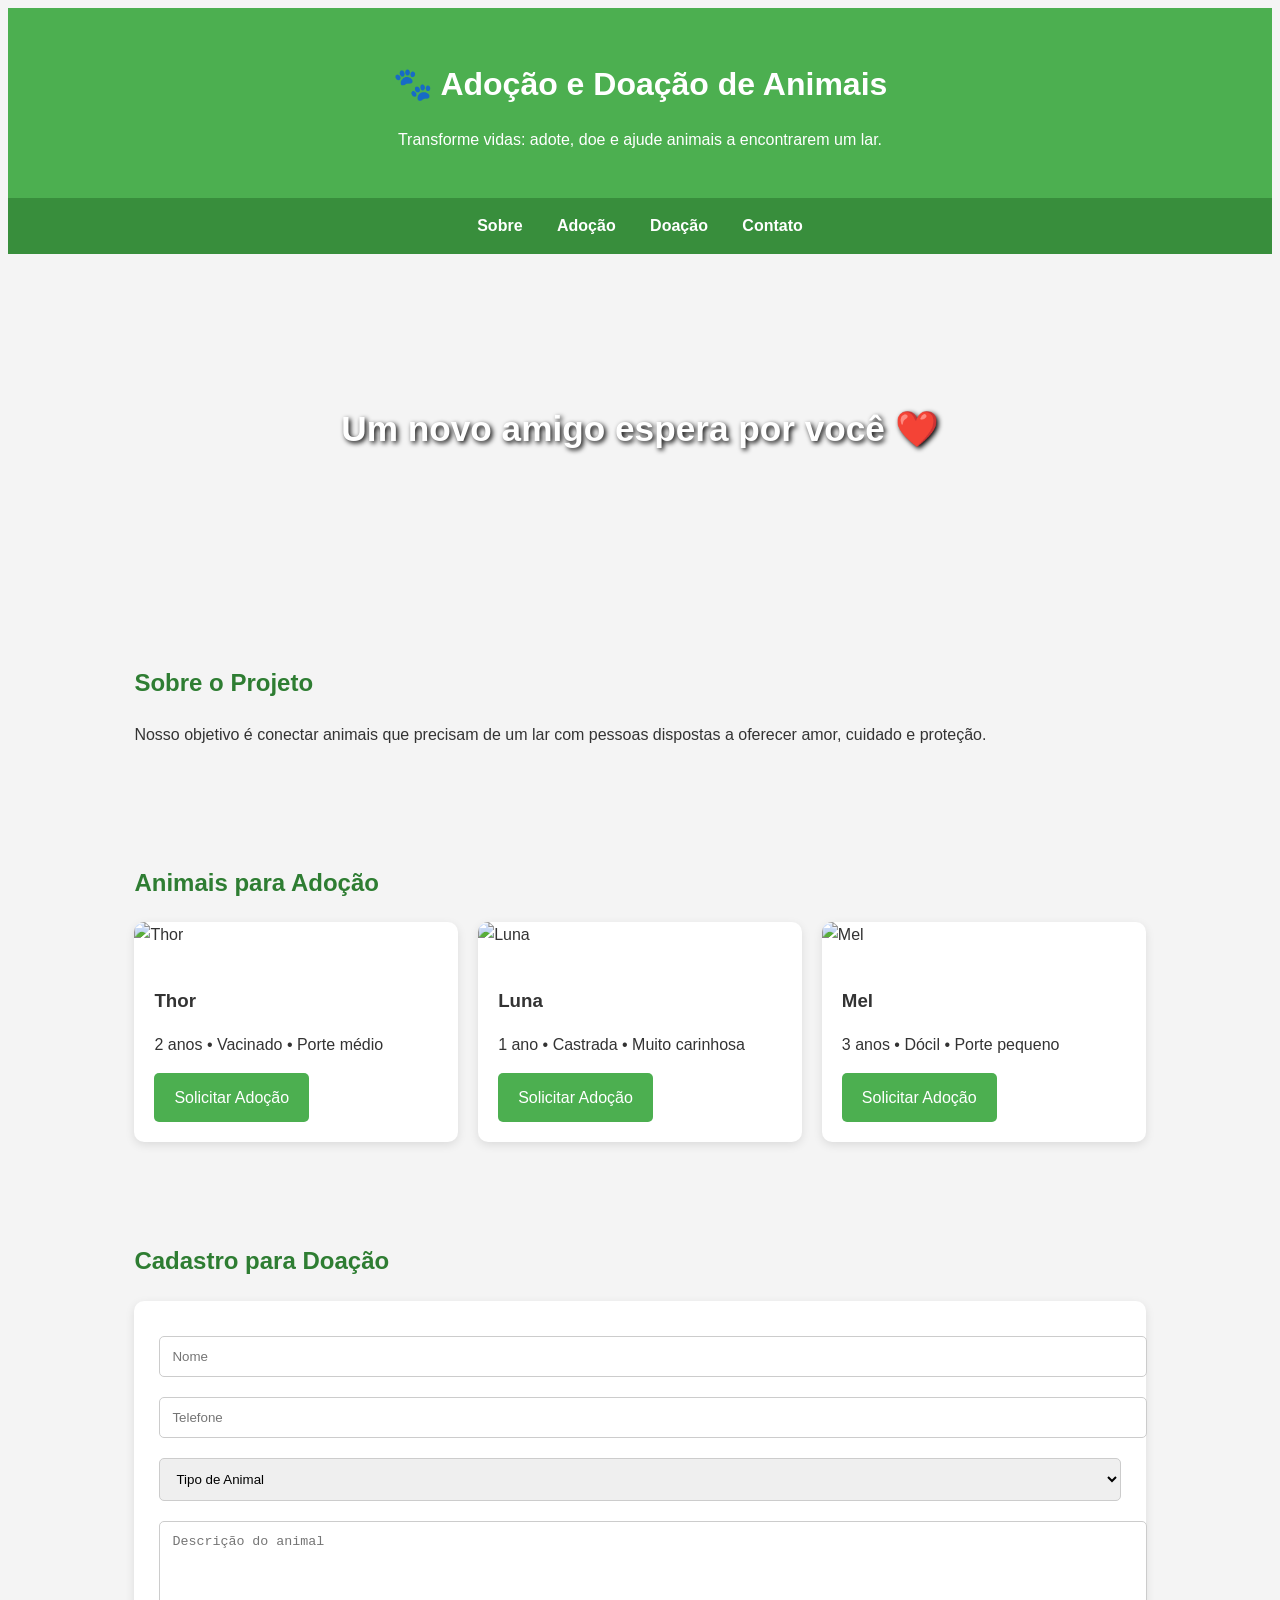
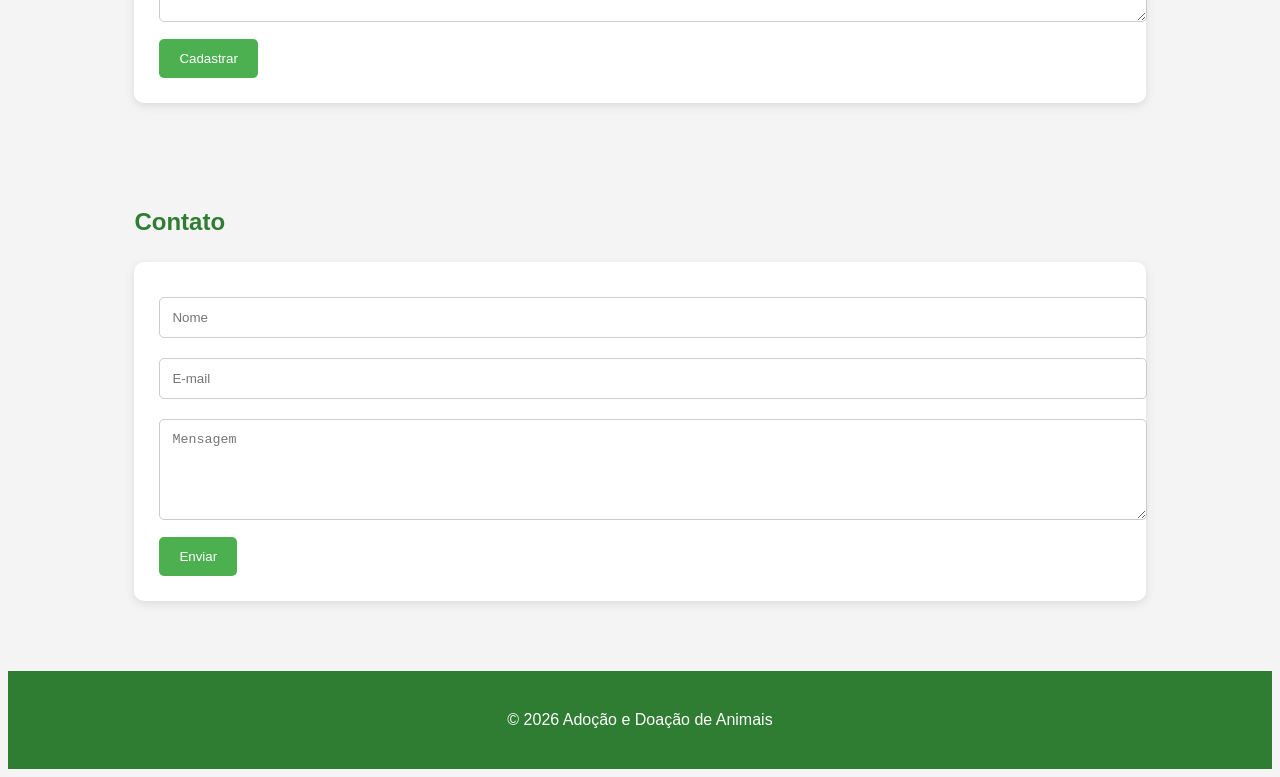
==== index.html @ d45f96b9 "repaginada completa pro site" ====
<!DOCTYPE html>
<html lang="pt-BR">
<head>
    <meta charset="UTF-8">
    <meta name="viewport" content="width=device-width, initial-scale=1.0">
    <meta name="description" content="Site sobre adoção e doação de animais">
    <title>Adoção e Doação de Animais</title>

    <link rel="stylesheet" href="css/style.css">
    <script src="script.js"></script>
</head>
<body>

    <header>
        <h1>🐾 Adoção e Doação de Animais</h1>
        <p>Transforme vidas: adote, doe e ajude animais a encontrarem um lar.</p>
    </header>

    <nav>
        <a href="#sobre">Sobre</a>
        <a href="#adocao">Adoção</a>
        <a href="#doacao">Doação</a>
        <a href="#contato">Contato</a>
    </nav>

    <div class="banner">
        <h2>Um novo amigo espera por você ❤️</h2>
    </div>

    <section id="sobre">
        <h2>Sobre o Projeto</h2>
        <p>
            Nosso objetivo é conectar animais que precisam de um lar com pessoas
            dispostas a oferecer amor, cuidado e proteção.
        </p>
    </section>

    <section id="adocao">
        <h2>Animais para Adoção</h2>

        <div class="cards">

          <div class="card">
            <img src="https://images.unsplash.com/photo-1517849845537-4d257902454a?w=600" alt="Thor">

            <div class="card-content">
                <h3>Thor</h3>
                <p>2 anos • Vacinado • Porte médio</p>
                <a href="#" class="btn">Solicitar Adoção</a>
            </div>
        </div>

          <div class="card">
            <img src="https://images.unsplash.com/photo-1519052537078-e6302a4968d4?w=600" alt="Luna">

            <div class="card-content">
                <h3>Luna</h3>
                <p>1 ano • Castrada • Muito carinhosa</p>
                <a href="#" class="btn">Solicitar Adoção</a>
            </div>
        </div>

        <div class="card">
            <img src="https://images.unsplash.com/photo-1548199973-03cce0bbc87b?w=600" alt="Mel">

            <div class="card-content">
                <h3>Mel</h3>
                <p>3 anos • Dócil • Porte pequeno</p>
                <a href="#" class="btn">Solicitar Adoção</a>
            </div>
        </div>

    </div>

        </div>
    </section>

    <section id="doacao">
        <h2>Cadastro para Doação</h2>

        <form>
            <input type="text" placeholder="Nome" required>
            <input type="tel" placeholder="Telefone" required>

            <select required>
                <option value="">Tipo de Animal</option>
                <option>Cachorro</option>
                <option>Gato</option>
                <option>Outro</option>
            </select>

            <textarea rows="5" placeholder="Descrição do animal"></textarea>

            <button type="submit">Cadastrar</button>
        </form>
    </section>

    <section id="contato">
        <h2>Contato</h2>

        <form>
            <input type="text" placeholder="Nome">
            <input type="email" placeholder="E-mail">
            <textarea rows="5" placeholder="Mensagem"></textarea>

            <button type="submit">Enviar</button>
        </form>
    </section>

    <footer>
        <p>&copy; 2026 Adoção e Doação de Animais</p>
    </footer>

</body>
</html>
---- css/style.css ----
* Reset */
* {
    margin: 0;
    padding: 0;
    box-sizing: border-box;
}

body {
    font-family: Arial, sans-serif;
    background-color: #f4f4f4;
    color: #333;
    line-height: 1.6;
}

/* Cabeçalho */
header {
    background-color: #4CAF50;
    color: white;
    text-align: center;
    padding: 30px;
}

header h1 {
    margin-bottom: 10px;
}

/* Menu */
nav {
    background-color: #388E3C;
    padding: 15px;
    text-align: center;
}

nav a {
    color: white;
    text-decoration: none;
    margin: 0 15px;
    font-weight: bold;
}

nav a:hover {
    text-decoration: underline;
}

/* Banner */
.banner {
    background: url("img/banner.jpg") center center/cover no-repeat;
    height: 350px;

    display: flex;
    justify-content: center;
    align-items: center;

    color: white;
    text-shadow: 2px 2px 5px #000;
    text-align: center;
}

.banner h2 {
    font-size: 2.2rem;
}

/* Seções */
section {
    padding: 40px 10%;
}

section h2 {
    color: #2E7D32;
    margin-bottom: 20px;
}

/* Cards */
.cards {
    display: flex;
    flex-wrap: wrap;
    gap: 20px;
}

.card {
    background: white;
    flex: 1 1 300px;
    border-radius: 10px;
    overflow: hidden;
    box-shadow: 0 3px 10px rgba(0,0,0,0.1);
}

.card img {
    width: 100%;
    height: 220px;
    object-fit: cover;
}

.card-content {
    padding: 20px;
}

.card-content h3 {
    margin-bottom: 10px;
}

.card-content p {
    margin-bottom: 15px;
}

/* Botões */
.btn,
button {
    background-color: #4CAF50;
    color: white;
    text-decoration: none;
    border: none;
    padding: 12px 20px;
    border-radius: 5px;
    cursor: pointer;
    display: inline-block;
}

.btn:hover,
button:hover {
    background-color: #388E3C;
}

/* Formulários */
form {
    background: white;
    padding: 25px;
    border-radius: 10px;
    box-shadow: 0 3px 10px rgba(0,0,0,0.1);
}

form input,
form select,
form textarea {
    width: 100%;
    padding: 12px;
    margin: 10px 0;
    border: 1px solid #ccc;
    border-radius: 5px;
}

/* Rodapé */
footer {
    background-color: #2E7D32;
    color: white;
    text-align: center;
    padding: 20px;
    margin-top: 30px;
}

.banner {
    background-image: url("https://images.unsplash.com/photo-1450778869180-41d0601e046e?w=1600");
    background-size: cover;
    background-position: center;

    height: 350px;

    display: flex;
    justify-content: center;
    align-items: center;

    color: white;
    text-shadow: 2px 2px 5px #000;
    text-align: center;
}

.banner h2 {
    font-size: 2.2rem;
}
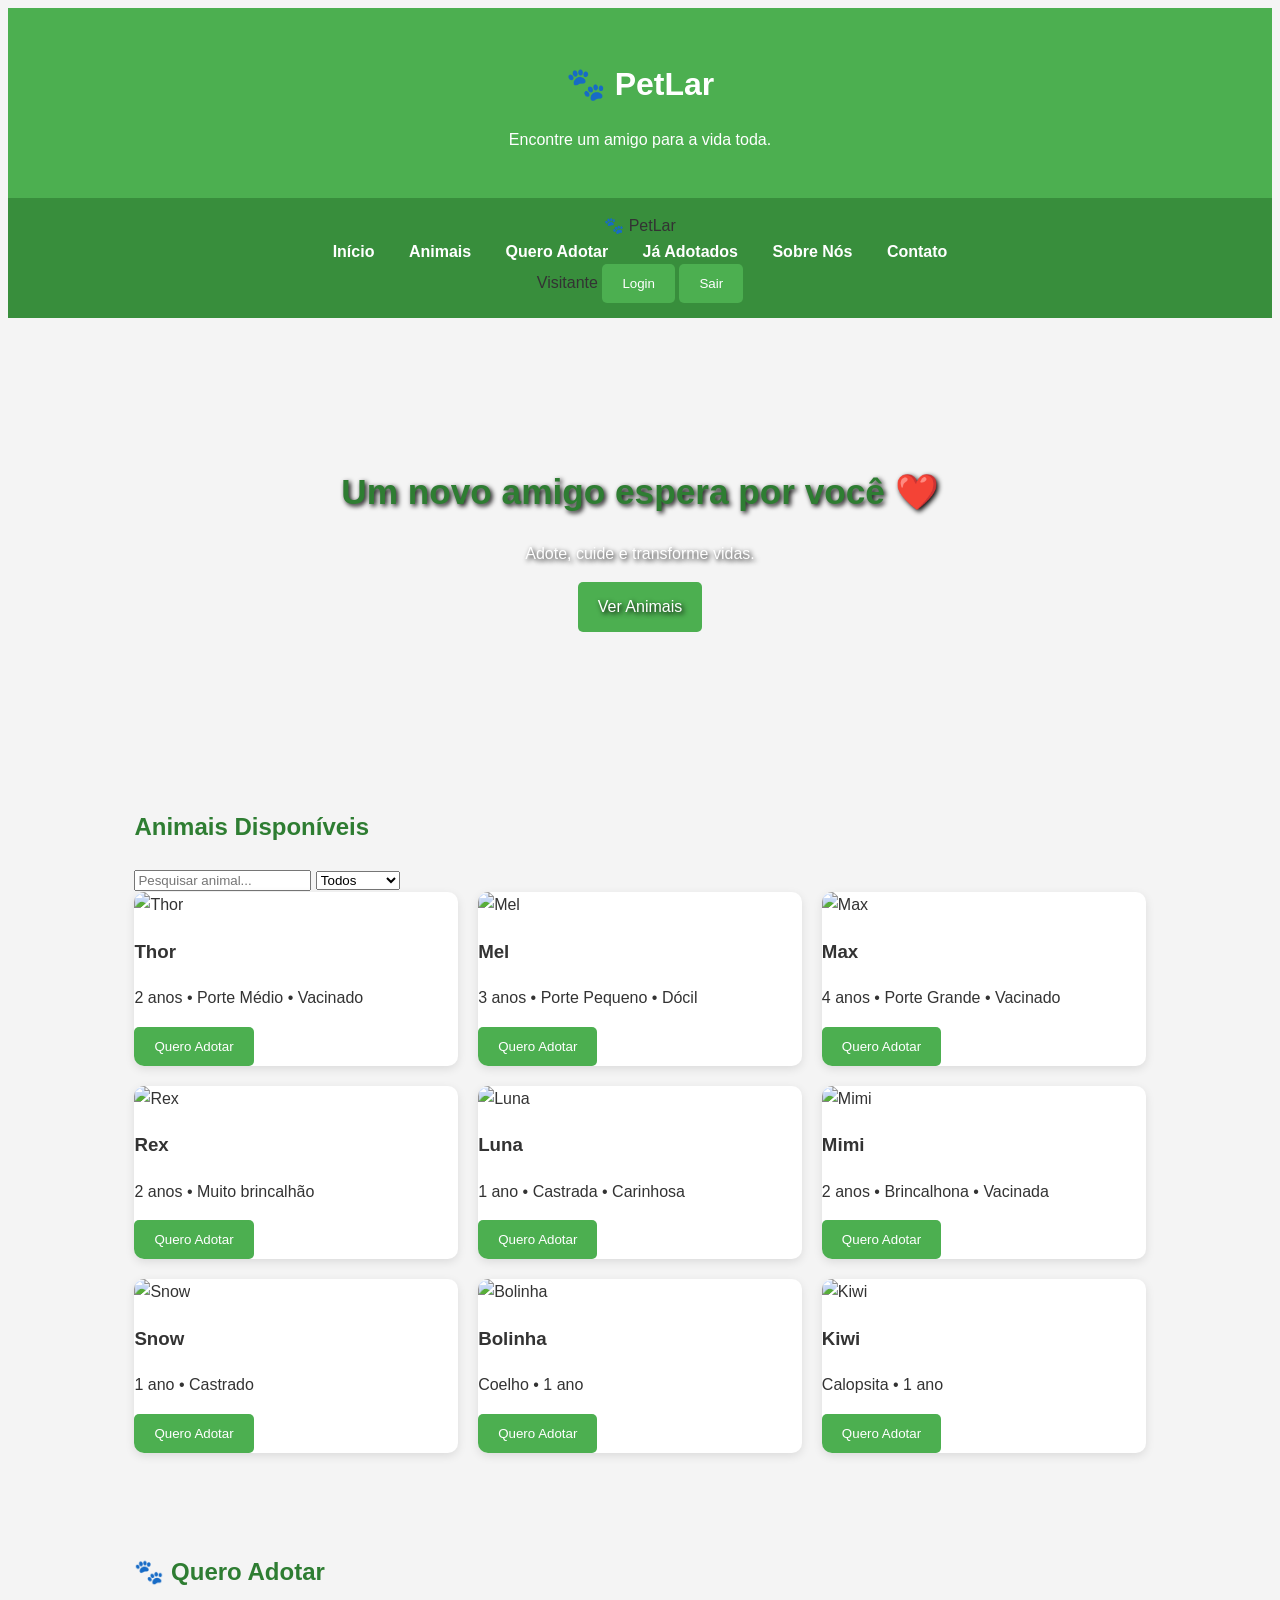
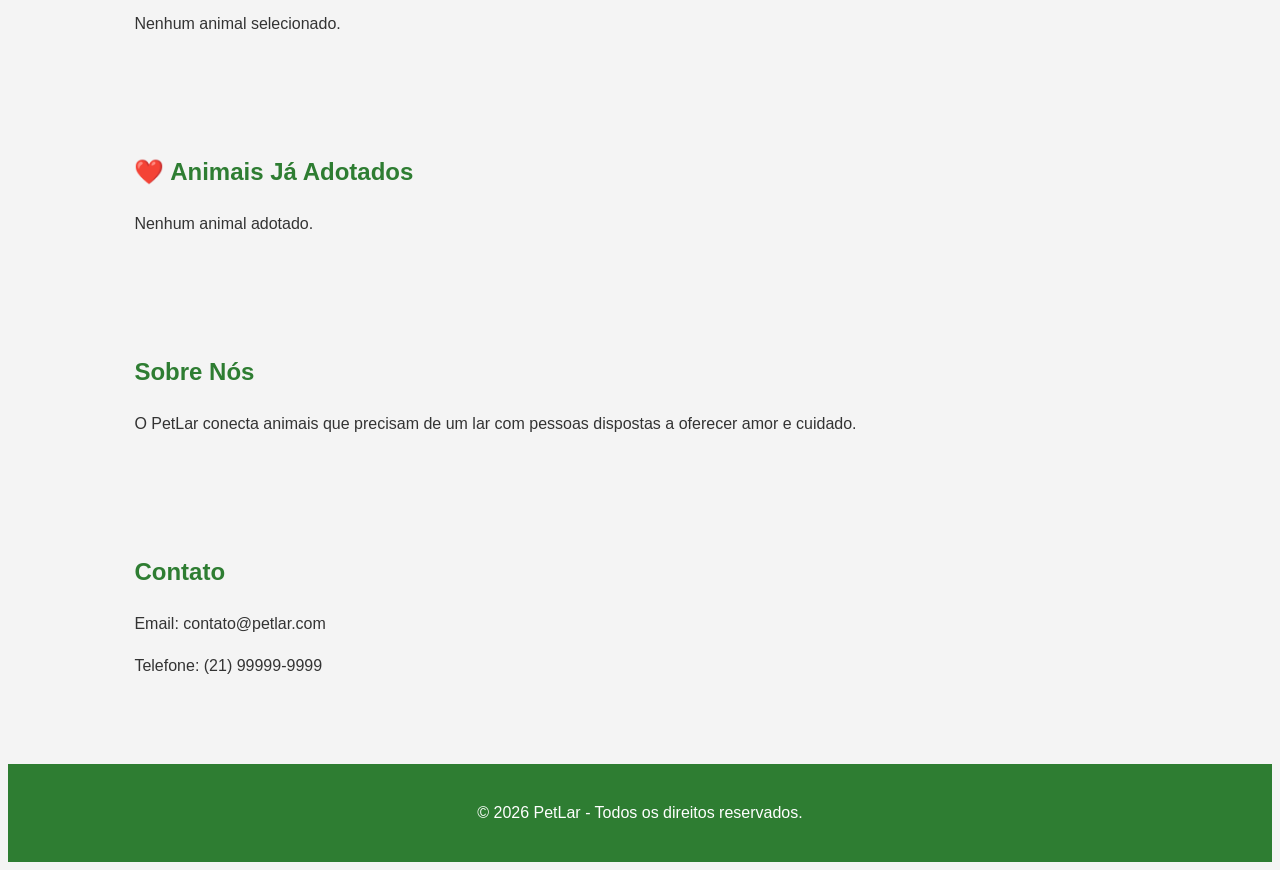
==== commit 6e30b4a0: "Página principal - PetLar A página foi retrabalhada, permitindo ver mais animais, tendo mais seções " ====
--- a/index.html
+++ b/index.html
@@ -1,115 +1,276 @@
 <!DOCTYPE html>
 <html lang="pt-BR">
+
 <head>
     <meta charset="UTF-8">
     <meta name="viewport" content="width=device-width, initial-scale=1.0">
-    <meta name="description" content="Site sobre adoção e doação de animais">
-    <title>Adoção e Doação de Animais</title>
+    <title>PetLar - Adoção de Animais</title>
 
     <link rel="stylesheet" href="css/style.css">
-    <script src="script.js"></script>
 </head>
+
 <body>
 
-    <header>
-        <h1>🐾 Adoção e Doação de Animais</h1>
-        <p>Transforme vidas: adote, doe e ajude animais a encontrarem um lar.</p>
-    </header>
-
-    <nav>
-        <a href="#sobre">Sobre</a>
-        <a href="#adocao">Adoção</a>
-        <a href="#doacao">Doação</a>
+<header>
+    <h1>🐾 PetLar</h1>
+    <p>Encontre um amigo para a vida toda.</p>
+</header>
+
+<nav>
+
+    <div class="logo">
+        🐾 PetLar
+    </div>
+
+    <div class="menu">
+        <a href="#inicio">Início</a>
+        <a href="#adocao">Animais</a>
+        <a href="#queroAdotar">Quero Adotar</a>
+        <a href="#jaAdotados">Já Adotados</a>
+        <a href="#sobre">Sobre Nós</a>
         <a href="#contato">Contato</a>
-    </nav>
-
-    <div class="banner">
-        <h2>Um novo amigo espera por você ❤️</h2>
-    </div>
-
-    <section id="sobre">
-        <h2>Sobre o Projeto</h2>
+    </div>
+
+    <div class="acoes">
+
+        <span id="usuarioLogado">
+            Visitante
+        </span>
+
+        <button class="btn-login" onclick="window.location.href='pages/login.html'">
+            Login
+        </button>
+
+        <button
+            id="btnLogout"
+            onclick="logout()">
+            Sair
+        </button>
+
+    </div>
+
+</nav>
+
+<section id="inicio" class="banner">
+
+    <div>
+
+        <h2>
+            Um novo amigo espera por você ❤️
+        </h2>
+
         <p>
-            Nosso objetivo é conectar animais que precisam de um lar com pessoas
-            dispostas a oferecer amor, cuidado e proteção.
+            Adote, cuide e transforme vidas.
         </p>
-    </section>
-
-    <section id="adocao">
-        <h2>Animais para Adoção</h2>
-
-        <div class="cards">
-
-          <div class="card">
+
+        <a href="#adocao" class="btn">
+            Ver Animais
+        </a>
+
+    </div>
+
+</section>
+
+<section id="adocao">
+
+    <h2>Animais Disponíveis</h2>
+
+    <div class="filtros">
+
+        <input
+            type="text"
+            id="pesquisa"
+            placeholder="Pesquisar animal..."
+        >
+
+        <select id="filtro">
+
+            <option value="todos">Todos</option>
+            <option value="cachorro">Cachorros</option>
+            <option value="gato">Gatos</option>
+            <option value="outro">Outros</option>
+
+        </select>
+
+    </div>
+
+    <div class="cards">
+
+        <!-- CACHORROS -->
+
+        <div class="card cachorro">
             <img src="https://images.unsplash.com/photo-1517849845537-4d257902454a?w=600" alt="Thor">
 
-            <div class="card-content">
+            <div class="info">
                 <h3>Thor</h3>
-                <p>2 anos • Vacinado • Porte médio</p>
-                <a href="#" class="btn">Solicitar Adoção</a>
-            </div>
-        </div>
-
-          <div class="card">
+                <p>2 anos • Porte Médio • Vacinado</p>
+
+                <button onclick="queroAdotar('Thor')">
+                    Quero Adotar
+                </button>
+            </div>
+        </div>
+
+        <div class="card cachorro">
+            <img src="https://images.unsplash.com/photo-1548199973-03cce0bbc87b?w=600" alt="Mel">
+
+            <div class="info">
+                <h3>Mel</h3>
+                <p>3 anos • Porte Pequeno • Dócil</p>
+
+                <button onclick="queroAdotar('Mel')">
+                    Quero Adotar
+                </button>
+            </div>
+        </div>
+
+        <div class="card cachorro">
+            <img src="https://images.unsplash.com/photo-1507146426996-ef05306b995a?w=600" alt="Max">
+
+            <div class="info">
+                <h3>Max</h3>
+                <p>4 anos • Porte Grande • Vacinado</p>
+
+                <button onclick="queroAdotar('Max')">
+                    Quero Adotar
+                </button>
+            </div>
+        </div>
+
+        <div class="card cachorro">
+            <img src="https://images.unsplash.com/photo-1517423440428-a5a00ad493e8?w=600" alt="Rex">
+
+            <div class="info">
+                <h3>Rex</h3>
+                <p>2 anos • Muito brincalhão</p>
+
+                <button onclick="queroAdotar('Rex')">
+                    Quero Adotar
+                </button>
+            </div>
+        </div>
+
+        <!-- GATOS -->
+
+        <div class="card gato">
             <img src="https://images.unsplash.com/photo-1519052537078-e6302a4968d4?w=600" alt="Luna">
 
-            <div class="card-content">
+            <div class="info">
                 <h3>Luna</h3>
-                <p>1 ano • Castrada • Muito carinhosa</p>
-                <a href="#" class="btn">Solicitar Adoção</a>
-            </div>
-        </div>
-
-        <div class="card">
-            <img src="https://images.unsplash.com/photo-1548199973-03cce0bbc87b?w=600" alt="Mel">
-
-            <div class="card-content">
-                <h3>Mel</h3>
-                <p>3 anos • Dócil • Porte pequeno</p>
-                <a href="#" class="btn">Solicitar Adoção</a>
-            </div>
-        </div>
-
-    </div>
-
-        </div>
-    </section>
-
-    <section id="doacao">
-        <h2>Cadastro para Doação</h2>
-
-        <form>
-            <input type="text" placeholder="Nome" required>
-            <input type="tel" placeholder="Telefone" required>
-
-            <select required>
-                <option value="">Tipo de Animal</option>
-                <option>Cachorro</option>
-                <option>Gato</option>
-                <option>Outro</option>
-            </select>
-
-            <textarea rows="5" placeholder="Descrição do animal"></textarea>
-
-            <button type="submit">Cadastrar</button>
-        </form>
-    </section>
-
-    <section id="contato">
-        <h2>Contato</h2>
-
-        <form>
-            <input type="text" placeholder="Nome">
-            <input type="email" placeholder="E-mail">
-            <textarea rows="5" placeholder="Mensagem"></textarea>
-
-            <button type="submit">Enviar</button>
-        </form>
-    </section>
-
-    <footer>
-        <p>&copy; 2026 Adoção e Doação de Animais</p>
-    </footer>
+                <p>1 ano • Castrada • Carinhosa</p>
+
+                <button onclick="queroAdotar('Luna')">
+                    Quero Adotar
+                </button>
+            </div>
+        </div>
+
+        <div class="card gato">
+            <img src="https://images.unsplash.com/photo-1574158622682-e40e69881006?w=600" alt="Mimi">
+
+            <div class="info">
+                <h3>Mimi</h3>
+                <p>2 anos • Brincalhona • Vacinada</p>
+
+                <button onclick="queroAdotar('Mimi')">
+                    Quero Adotar
+                </button>
+            </div>
+        </div>
+
+        <div class="card gato">
+            <img src="https://images.unsplash.com/photo-1533738363-b7f9aef128ce?w=600" alt="Snow">
+
+            <div class="info">
+                <h3>Snow</h3>
+                <p>1 ano • Castrado</p>
+
+                <button onclick="queroAdotar('Snow')">
+                    Quero Adotar
+                </button>
+            </div>
+        </div>
+
+        <!-- OUTROS -->
+
+        <div class="card outro">
+            <img src="https://images.unsplash.com/photo-1585110396000-c9ffd4e4b308?w=600" alt="Bolinha">
+
+            <div class="info">
+                <h3>Bolinha</h3>
+                <p>Coelho • 1 ano</p>
+
+                <button onclick="queroAdotar('Bolinha')">
+                    Quero Adotar
+                </button>
+            </div>
+        </div>
+
+        <div class="card outro">
+            <img src="https://images.unsplash.com/photo-1444464666168-49d633b86797?w=600" alt="Kiwi">
+
+            <div class="info">
+                <h3>Kiwi</h3>
+                <p>Calopsita • 1 ano</p>
+
+                <button onclick="queroAdotar('Kiwi')">
+                    Quero Adotar
+                </button>
+            </div>
+        </div>
+
+    </div>
+
+</section>
+
+<section id="queroAdotar">
+
+    <h2>🐾 Quero Adotar</h2>
+
+    <p id="mensagemQuero">
+        Nenhum animal selecionado.
+    </p>
+
+    <ul id="listaQueroAdotar"></ul>
+
+</section>
+
+<section id="jaAdotados">
+
+    <h2>❤️ Animais Já Adotados</h2>
+
+    <p id="mensagemAdotados">
+        Nenhum animal adotado.
+    </p>
+
+    <ul id="listaAdotados"></ul>
+
+</section>
+
+<section id="sobre">
+
+    <h2>Sobre Nós</h2>
+
+    <p>
+        O PetLar conecta animais que precisam de um lar
+        com pessoas dispostas a oferecer amor e cuidado.
+    </p>
+
+</section>
+
+<section id="contato">
+
+    <h2>Contato</h2>
+
+    <p>Email: contato@petlar.com</p>
+
+    <p>Telefone: (21) 99999-9999</p>
+
+</section>
+
+<footer>
+    <p>© 2026 PetLar - Todos os direitos reservados.</p>
+</footer>
 
 </body>
-</html>
+</html>
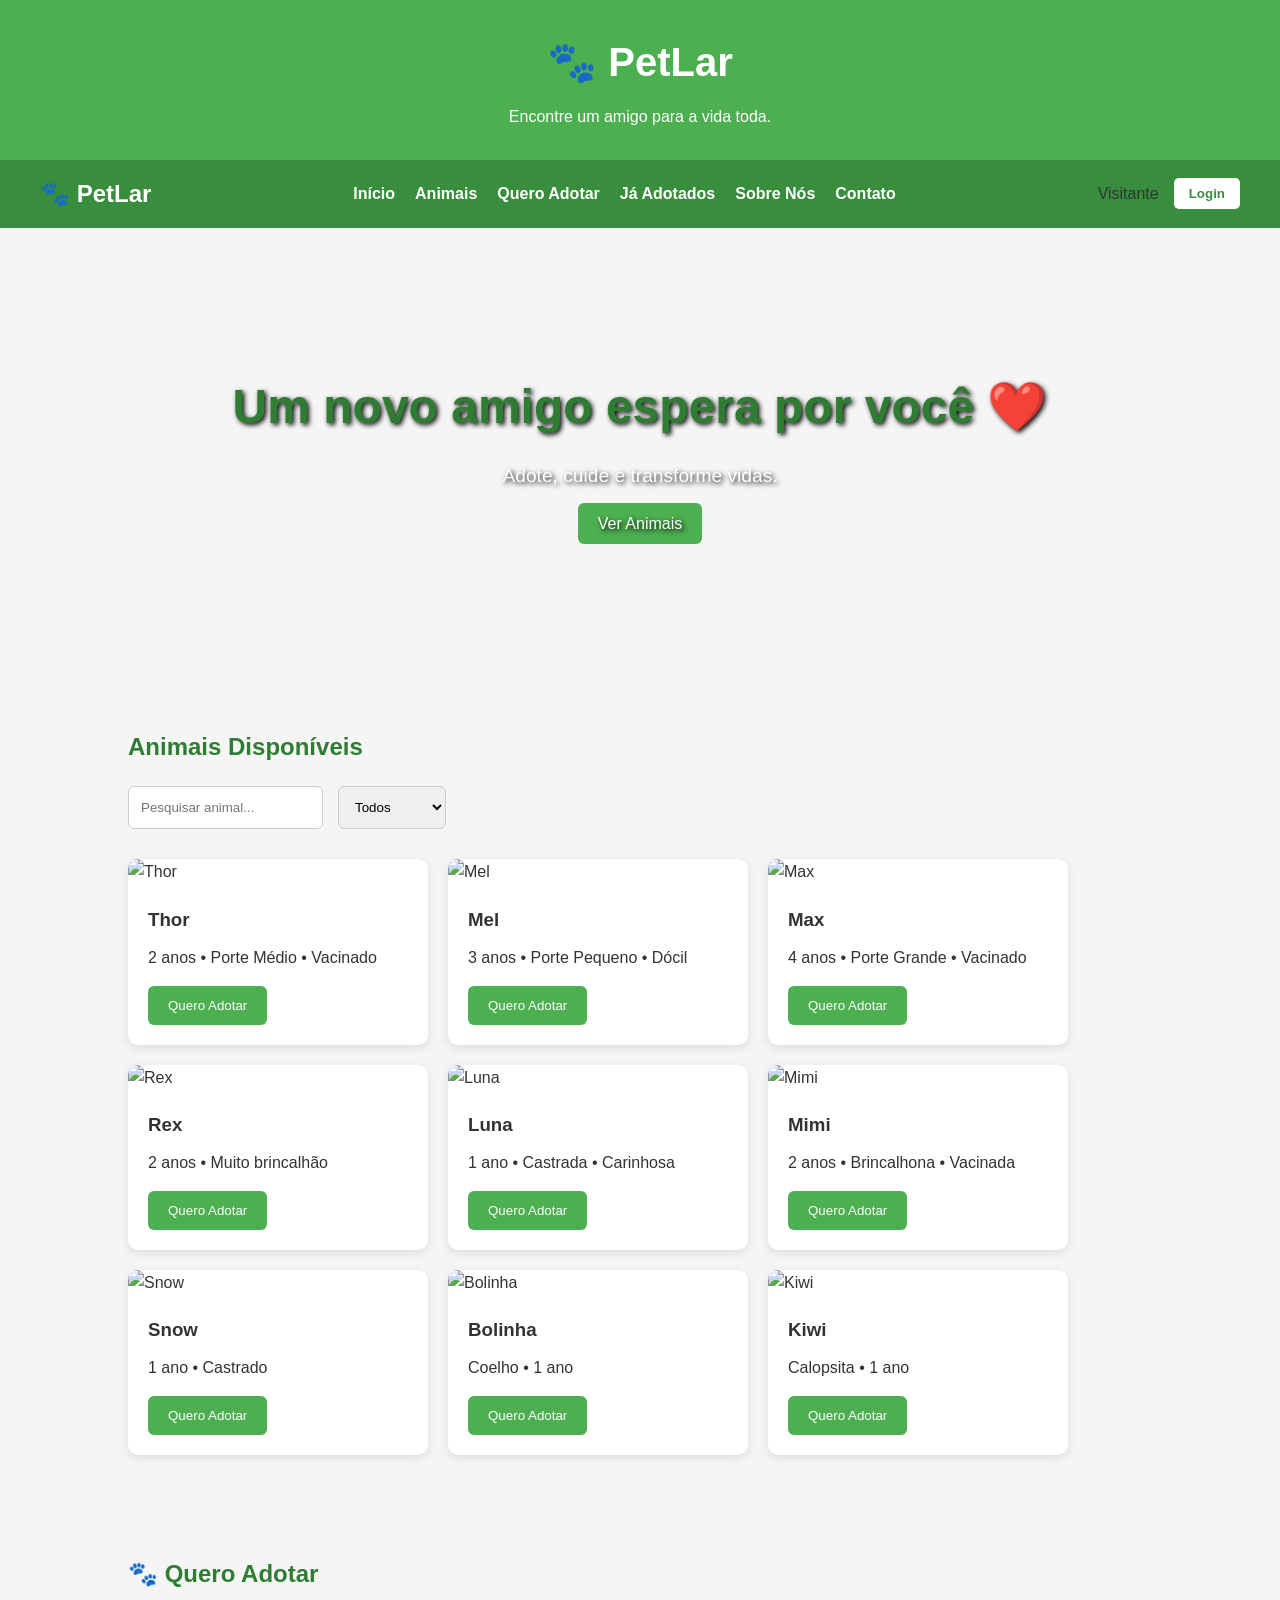
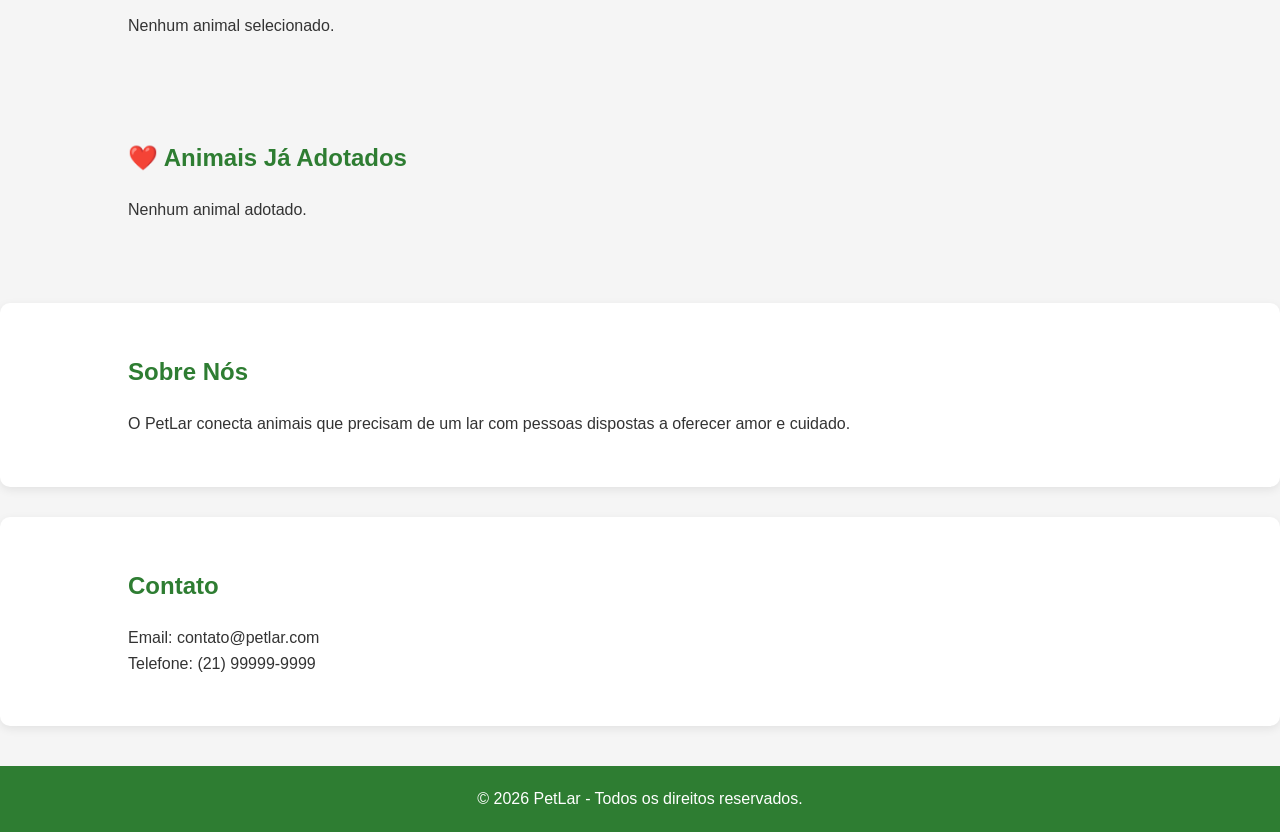
==== commit 0dcabaa9: "atualização" ====
--- a/index.html
+++ b/index.html
@@ -41,11 +41,7 @@
             Login
         </button>
 
-        <button
-            id="btnLogout"
-            onclick="logout()">
-            Sair
-        </button>
+        <button id="btnLogout" onclick="logout()">Sair</button>
 
     </div>
 
@@ -77,11 +73,7 @@
 
     <div class="filtros">
 
-        <input
-            type="text"
-            id="pesquisa"
-            placeholder="Pesquisar animal..."
-        >
+        <input type="text" id="pesquisa" placeholder="Pesquisar animal...">
 
         <select id="filtro">
 
--- a/css/style.css
+++ b/css/style.css
@@ -1,169 +1,350 @@
-* Reset */
-* {
-    margin: 0;
-    padding: 0;
+/* RESET */
+
+*{
+    margin:0;
+    padding:0;
     box-sizing: border-box;
 }
 
-body {
-    font-family: Arial, sans-serif;
-    background-color: #f4f4f4;
-    color: #333;
+/* BODY */
+
+body{
+    font-family:Arial, Helvetica, sans-serif;
+    background:#f5f5f5;
+    color:#333;
     line-height: 1.6;
 }
 
-/* Cabeçalho */
-header {
-    background-color: #4CAF50;
-    color: white;
-    text-align: center;
-    padding: 30px;
-}
-
-header h1 {
-    margin-bottom: 10px;
-}
-
-/* Menu */
-nav {
-    background-color: #388E3C;
-    padding: 15px;
-    text-align: center;
-}
-
-nav a {
-    color: white;
-    text-decoration: none;
-    margin: 0 15px;
-    font-weight: bold;
-}
-
-nav a:hover {
-    text-decoration: underline;
-}
-
-/* Banner */
-.banner {
-    background: url("img/banner.jpg") center center/cover no-repeat;
-    height: 350px;
-
-    display: flex;
-    justify-content: center;
-    align-items: center;
-
-    color: white;
-    text-shadow: 2px 2px 5px #000;
-    text-align: center;
-}
-
-.banner h2 {
-    font-size: 2.2rem;
-}
-
-/* Seções */
-section {
-    padding: 40px 10%;
-}
-
-section h2 {
-    color: #2E7D32;
-    margin-bottom: 20px;
-}
-
-/* Cards */
-.cards {
-    display: flex;
-    flex-wrap: wrap;
-    gap: 20px;
-}
-
-.card {
-    background: white;
-    flex: 1 1 300px;
-    border-radius: 10px;
-    overflow: hidden;
-    box-shadow: 0 3px 10px rgba(0,0,0,0.1);
-}
-
-.card img {
-    width: 100%;
-    height: 220px;
-    object-fit: cover;
-}
-
-.card-content {
-    padding: 20px;
-}
-
-.card-content h3 {
-    margin-bottom: 10px;
-}
-
-.card-content p {
-    margin-bottom: 15px;
-}
-
-/* Botões */
+/* HEADER */
+
+header{
+    background:#4CAF50;
+    color:white;
+    text-align:center;
+    padding:30px 20px;
+}
+
+header h1{
+    font-size:2.5rem;
+    margin-bottom:10px;
+}
+
+/* NAVBAR */
+
+nav{
+    background:#388E3C;
+
+    display:flex;
+    justify-content:space-between;
+    align-items:center;
+
+    padding:15px 40px;
+
+    position:sticky;
+    top:0;
+
+    z-index:1000;
+}
+
+.logo{
+    color:white;
+    font-size:1.5rem;
+    font-weight:bold;
+}
+
+.menu{
+    display:flex;
+    gap:20px;
+}
+
+.menu a{
+    color:white;
+    text-decoration:none;
+    font-weight:bold;
+    transition:.3s;
+}
+
+.menu a:hover{
+    color:#dfffe0;
+}
+
+.acoes{
+    display:flex;
+    align-items:center;
+    gap:15px;
+}
+
+.btn-login{
+    background:white;
+    color:#388E3C;
+    border:none;
+    padding:8px 15px;
+    border-radius:5px;
+    cursor:pointer;
+    font-weight:bold;
+}
+
+.btn-login:hover{
+    background:#c7c6c6;
+}
+
+#btnLogout {
+    display: none;
+}
+
+.carrinho{
+    background:white;
+    color:#388E3C;
+    padding:8px 15px;
+    border-radius:30px;
+    font-weight:bold;
+}
+
+/* BANNER */
+
+.banner{
+
+    height:450px;
+
+    background-image:url(
+    "https://images.unsplash.com/photo-1450778869180-41d0601e046e?w=1600"
+    );
+
+    background-size:cover;
+    background-position:center;
+
+    display:flex;
+    justify-content:center;
+    align-items:center;
+
+    text-align:center;
+
+    color:white;
+
+    text-shadow:2px 2px 5px black;
+}
+
+.banner h2{
+    font-size:3rem;
+    margin-bottom:15px;
+}
+
+.banner p{
+    margin-bottom:20px;
+    font-size:1.2rem;
+}
+
+/* BOTÕES */
+
 .btn,
-button {
-    background-color: #4CAF50;
-    color: white;
-    text-decoration: none;
-    border: none;
-    padding: 12px 20px;
-    border-radius: 5px;
-    cursor: pointer;
-    display: inline-block;
+button{
+
+    background:#4CAF50;
+    color:white;
+
+    border:none;
+
+    padding:12px 20px;
+
+    border-radius:6px;
+
+    cursor:pointer;
+
+    transition:.3s;
+}
+
+.btn{
+    text-decoration:none;
 }
 
 .btn:hover,
-button:hover {
-    background-color: #388E3C;
-}
-
-/* Formulários */
-form {
-    background: white;
-    padding: 25px;
-    border-radius: 10px;
-    box-shadow: 0 3px 10px rgba(0,0,0,0.1);
-}
-
-form input,
-form select,
-form textarea {
-    width: 100%;
-    padding: 12px;
-    margin: 10px 0;
-    border: 1px solid #ccc;
-    border-radius: 5px;
-}
-
-/* Rodapé */
-footer {
-    background-color: #2E7D32;
-    color: white;
-    text-align: center;
-    padding: 20px;
-    margin-top: 30px;
-}
-
-.banner {
-    background-image: url("https://images.unsplash.com/photo-1450778869180-41d0601e046e?w=1600");
-    background-size: cover;
-    background-position: center;
-
-    height: 350px;
-
-    display: flex;
-    justify-content: center;
-    align-items: center;
-
-    color: white;
-    text-shadow: 2px 2px 5px #000;
-    text-align: center;
-}
-
-.banner h2 {
-    font-size: 2.2rem;
+button:hover{
+    background:#2E7D32;
+}
+
+/* SEÇÕES */
+
+section{
+    padding:50px 10%;
+}
+
+section h2{
+    color:#2E7D32;
+    margin-bottom:20px;
+}
+
+/* FILTROS */
+
+.filtros{
+    display:flex;
+    gap:15px;
+    margin-bottom:30px;
+}
+
+.filtros input,
+.filtros select{
+
+    padding:12px;
+
+    border:1px solid #ccc;
+
+    border-radius:6px;
+}
+
+/* CARDS */
+
+.cards{
+    display:flex;
+    flex-wrap:wrap;
+    gap:20px;
+}
+
+.card{
+
+    background:white;
+
+    width:300px;
+
+    border-radius:10px;
+
+    overflow:hidden;
+
+    box-shadow:0 3px 10px rgba(0,0,0,.1);
+
+    transition:.3s;
+}
+
+.card:hover{
+    transform:translateY(-5px);
+}
+
+.card img{
+    width:100%;
+    height:220px;
+    object-fit:cover;
+}
+
+.info{
+    padding:20px;
+}
+
+.info h3{
+    margin-bottom:10px;
+}
+
+.info p{
+    margin-bottom:15px;
+}
+
+/* LISTAS */
+
+#adocoes,
+#carrinhoArea,
+#sobre,
+#contato{
+
+    background:white;
+
+    border-radius:10px;
+
+    margin-top:30px;
+
+    box-shadow:0 3px 10px rgba(0,0,0,.08);
+}
+
+#listaAdocoes,
+#listaCarrinho{
+
+    list-style:none;
+
+    margin-top:15px;
+}
+
+#listaAdocoes li,
+#listaCarrinho li{
+
+    padding:10px;
+
+    border-bottom:1px solid #ddd;
+}
+
+/* LOGIN */
+
+#login{
+
+    background:white;
+
+    max-width:500px;
+
+    margin:40px auto;
+
+    padding:30px;
+
+    border-radius:10px;
+
+    box-shadow:0 3px 10px rgba(0,0,0,.1);
+}
+
+#login input{
+
+    width:100%;
+
+    padding:12px;
+
+    margin-bottom:15px;
+
+    border:1px solid #ccc;
+
+    border-radius:6px;
+}
+
+#login button{
+    margin-right:10px;
+}
+
+/* FOOTER */
+
+footer{
+
+    background:#2E7D32;
+
+    color:white;
+
+    text-align:center;
+
+    padding:20px;
+
+    margin-top:40px;
+}
+
+/* RESPONSIVO */
+
+@media(max-width:900px){
+
+    nav{
+        flex-direction:column;
+        gap:15px;
+    }
+
+    .menu{
+        flex-wrap:wrap;
+        justify-content:center;
+    }
+
+    .acoes{
+        flex-wrap:wrap;
+        justify-content:center;
+    }
+
+    .cards{
+        justify-content:center;
+    }
+
+    .filtros{
+        flex-direction:column;
+    }
+
+    .banner h2{
+        font-size:2rem;
+    }
 }
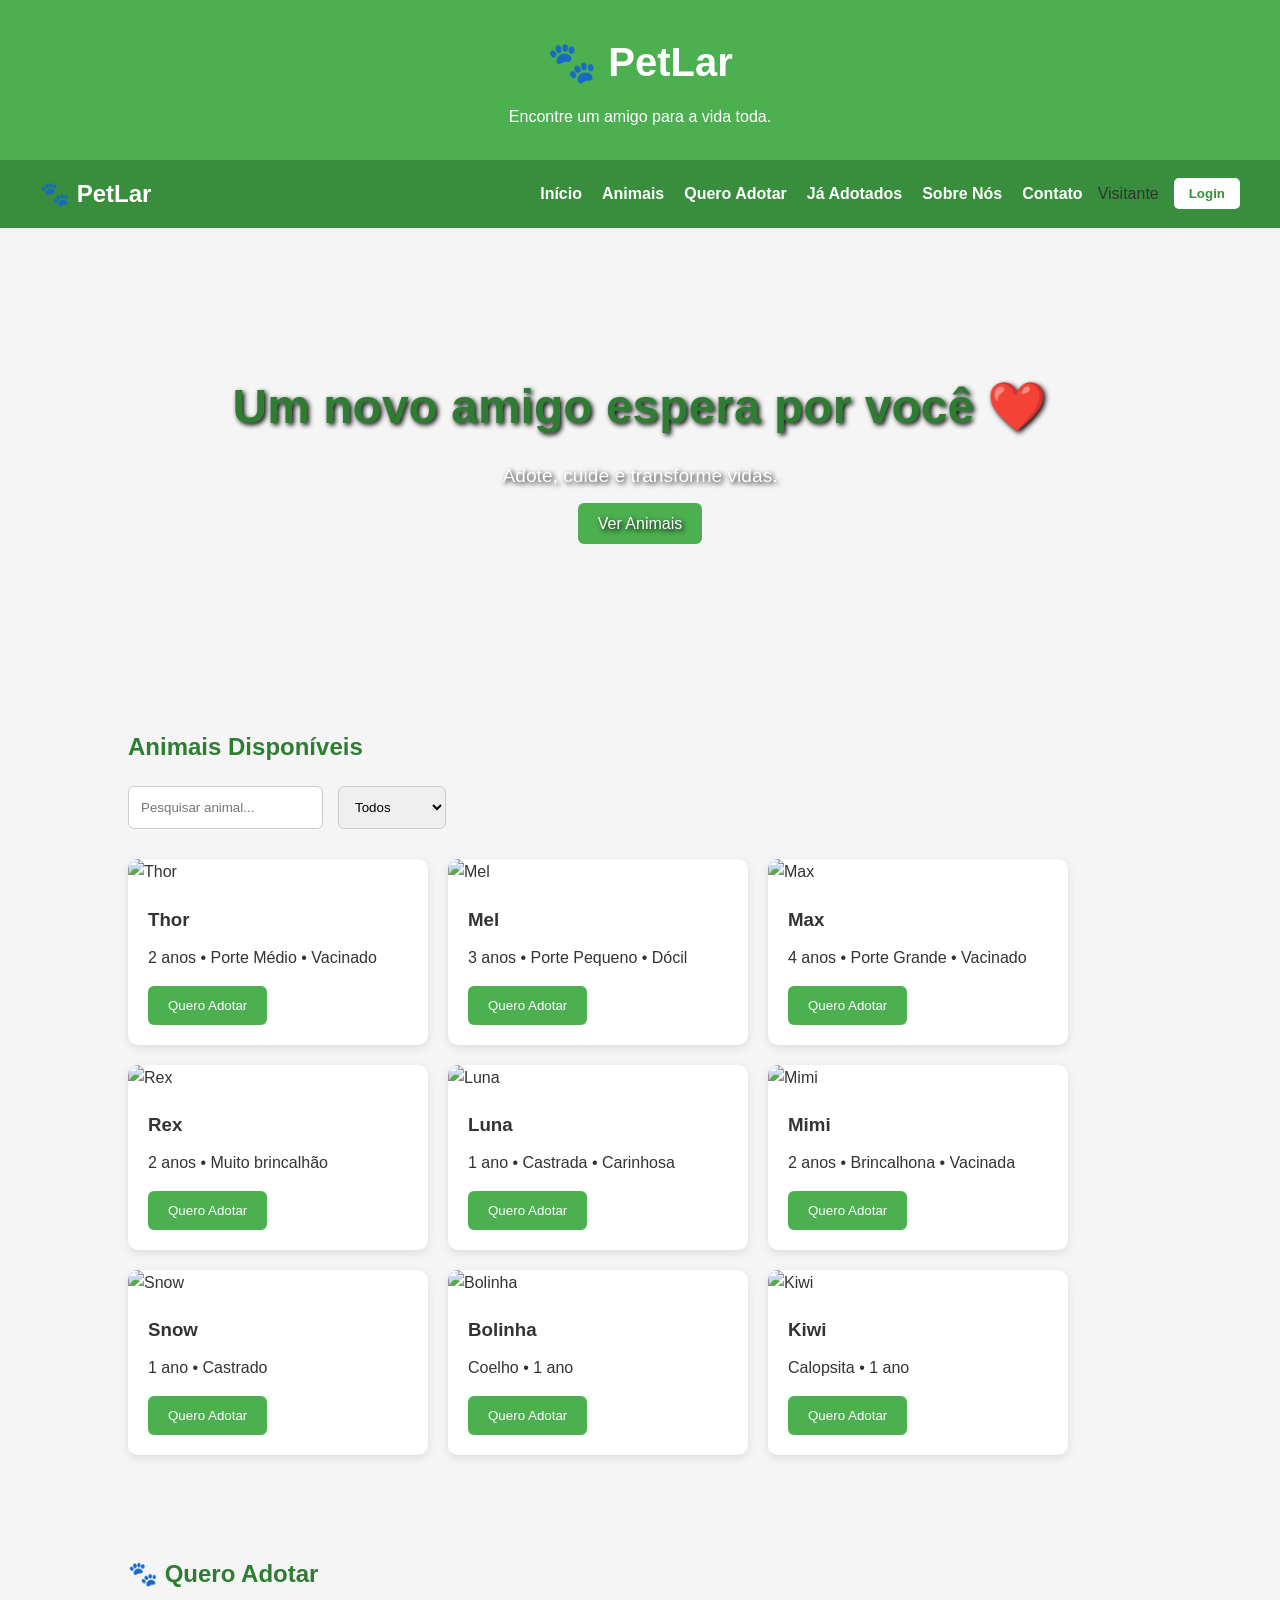
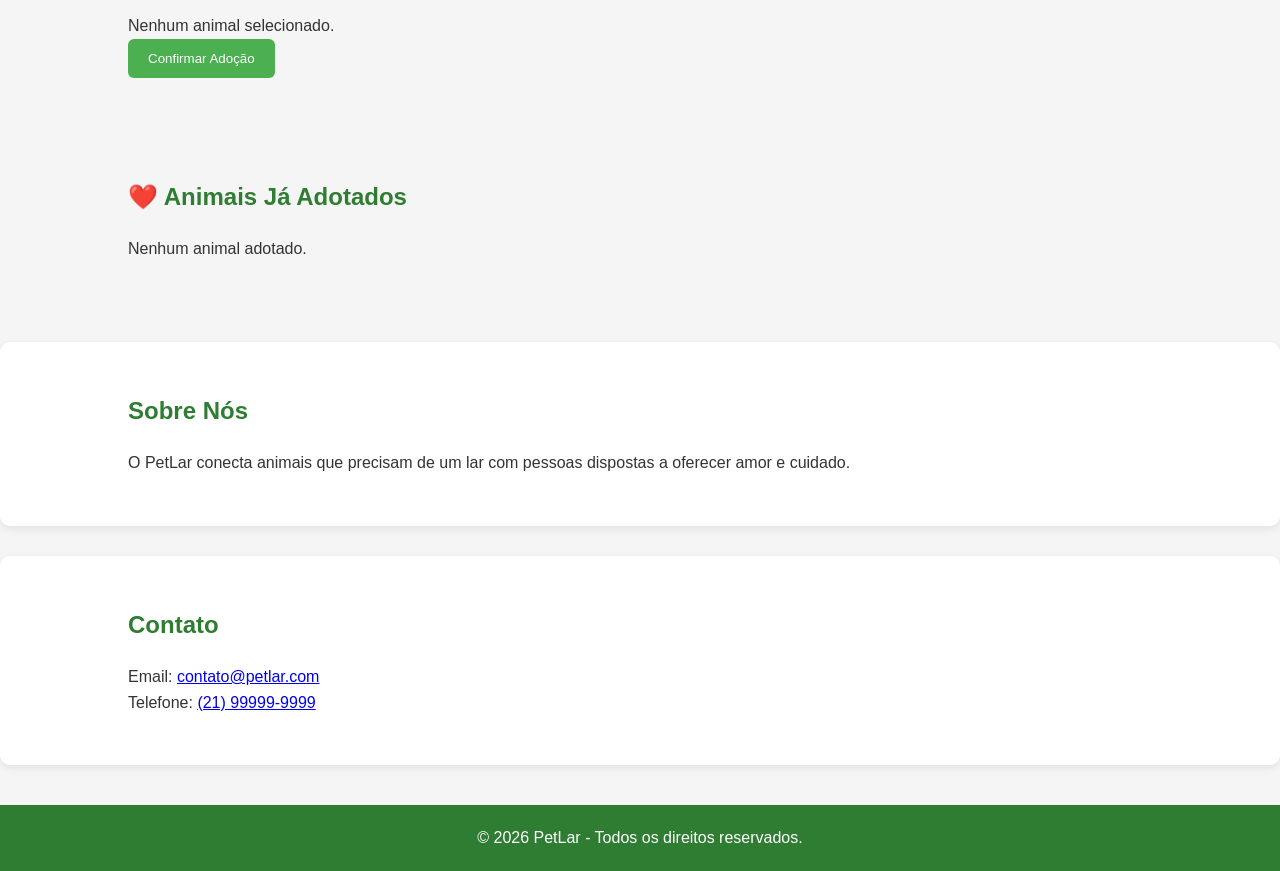
==== commit 091a953e: "página reorganizada" ====
--- a/index.html
+++ b/index.html
@@ -16,253 +16,264 @@
     <p>Encontre um amigo para a vida toda.</p>
 </header>
 
-<nav>
-
-    <div class="logo">
-        🐾 PetLar
-    </div>
-
-    <div class="menu">
-        <a href="#inicio">Início</a>
-        <a href="#adocao">Animais</a>
-        <a href="#queroAdotar">Quero Adotar</a>
-        <a href="#jaAdotados">Já Adotados</a>
-        <a href="#sobre">Sobre Nós</a>
-        <a href="#contato">Contato</a>
-    </div>
-
-    <div class="acoes">
-
-        <span id="usuarioLogado">
-            Visitante
-        </span>
-
-        <button class="btn-login" onclick="window.location.href='pages/login.html'">
-            Login
-        </button>
-
-        <button id="btnLogout" onclick="logout()">Sair</button>
-
-    </div>
-
-</nav>
-
-<section id="inicio" class="banner">
-
-    <div>
-
-        <h2>
-            Um novo amigo espera por você ❤️
-        </h2>
+    <nav>
+
+        <div class="logo">
+            🐾 PetLar
+        </div>
+
+        
+
+        <div class="acoes">
+            <div class="menu">
+                <a href="#inicio">Início</a>
+                <a href="#adocao">Animais</a>
+                <a href="#queroAdotar">Quero Adotar</a>
+                <a href="#jaAdotados">Já Adotados</a>
+                <a href="#sobre">Sobre Nós</a>
+                <a href="#contato">Contato</a>
+            </div>
+            
+            <span id="usuarioLogado">Visitante</span>
+
+            <button class="btn-login" onclick="window.location.href='pages/login.html'">
+                Login
+            </button>
+
+            <button id="btnLogout" onclick="logout()" hidden>Sair</button>
+
+        </div>
+
+    </nav>
+
+
+
+<main>
+
+   
+
+    <section id="inicio" class="banner">
+
+        <div>
+
+            <h2>
+                Um novo amigo espera por você ❤️
+            </h2>
+
+            <p>
+                Adote, cuide e transforme vidas.
+            </p>
+
+            <a href="#adocao" class="btn">
+                Ver Animais
+            </a>
+
+        </div>
+
+    </section>
+
+    <section id="adocao">
+
+        <h2>Animais Disponíveis</h2>
+
+        <div class="filtros">
+
+            <input type="text" id="pesquisa" placeholder="Pesquisar animal...">
+
+            <select id="filtro">
+
+                <option value="todos">Todos</option>
+                <option value="cachorro">Cachorros</option>
+                <option value="gato">Gatos</option>
+                <option value="outro">Outros</option>
+
+            </select>
+
+        </div>
+
+        <div class="cards">
+
+            <!-- CACHORROS -->
+
+            <article class="card cachorro">
+                <img src="https://images.unsplash.com/photo-1517849845537-4d257902454a?w=600" alt="Thor" loading="lazy">
+
+                <div class="info">
+                    <h3>Thor</h3>
+                    <p>2 anos • Porte Médio • Vacinado</p>
+
+                    <button class="btn-adotar" data-animal="Thor">
+                        Quero Adotar
+                    </button>
+                </div>
+            </article>
+
+            <article class="card cachorro">
+                <img src="https://images.unsplash.com/photo-1548199973-03cce0bbc87b?w=600" alt="Mel" loading="lazy">
+
+                <div class="info">
+                    <h3>Mel</h3>
+                    <p>3 anos • Porte Pequeno • Dócil</p>
+
+                    <button class="btn-adotar" data-animal="Mel">
+                        Quero Adotar
+                    </button>
+                </div>
+            </article>
+
+            <article class="card cachorro">
+                <img src="https://images.unsplash.com/photo-1507146426996-ef05306b995a?w=600" alt="Max" loading="lazy">
+
+                <div class="info">
+                    <h3>Max</h3>
+                    <p>4 anos • Porte Grande • Vacinado</p>
+
+                    <button class="btn-adotar" data-animal="Max">
+                        Quero Adotar
+                    </button>
+                </div>
+            </article>
+
+            <article class="card cachorro">
+                <img src="https://images.unsplash.com/photo-1517423440428-a5a00ad493e8?w=600" alt="Rex" loading="lazy">
+
+                <div class="info">
+                    <h3>Rex</h3>
+                    <p>2 anos • Muito brincalhão</p>
+
+                    <button class="btn-adotar" data-animal="Rex">
+                        Quero Adotar
+                    </button>
+                </div>
+            </article>
+
+            <!-- GATOS -->
+
+            <article class="card gato">
+                <img src="https://images.unsplash.com/photo-1519052537078-e6302a4968d4?w=600" alt="Luna" loading="lazy">
+
+                <div class="info">
+                    <h3>Luna</h3>
+                    <p>1 ano • Castrada • Carinhosa</p>
+
+                    <button class="btn-adotar" data-animal="Luna">
+                        Quero Adotar
+                    </button>
+                </div>
+            </article>
+
+            <article class="card gato">
+                <img src="https://images.unsplash.com/photo-1574158622682-e40e69881006?w=600" alt="Mimi" loading="lazy">
+
+                <div class="info">
+                    <h3>Mimi</h3>
+                    <p>2 anos • Brincalhona • Vacinada</p>
+
+                    <button class="btn-adotar" data-animal="Mimi">
+                        Quero Adotar
+                    </button>
+                </div>
+            </article>
+
+            <article class="card gato">
+                <img src="https://images.unsplash.com/photo-1533738363-b7f9aef128ce?w=600" alt="Snow" loading="lazy">
+
+                <div class="info">
+                    <h3>Snow</h3>
+                    <p>1 ano • Castrado</p>
+
+                    <button class="btn-adotar" data-animal="Snow">
+                        Quero Adotar
+                    </button>
+                </div>
+            </article>
+
+            <!-- OUTROS -->
+
+            <article class="card outro">
+                <img src="https://images.unsplash.com/photo-1585110396000-c9ffd4e4b308?w=600" alt="Bolinha" loading="lazy">
+
+                <div class="info">
+                    <h3>Bolinha</h3>
+                    <p>Coelho • 1 ano</p>
+
+                    <button class="btn-adotar" data-animal="Bolinha">
+                        Quero Adotar
+                    </button>
+                </div>
+            </article>
+
+            <article class="card outro">
+                <img src="https://images.unsplash.com/photo-1444464666168-49d633b86797?w=600" alt="Kiwi" loading="lazy">
+
+                <div class="info">
+                    <h3>Kiwi</h3>
+                    <p>Calopsita • 1 ano</p>
+
+                    <button class="btn-adotar" data-animal="Kiwi">
+                        Quero Adotar
+                    </button>
+                </div>
+            </article>
+
+        </div>
+
+    </section>
+
+    <section id="queroAdotar">
+
+        <h2>🐾 Quero Adotar</h2>
+
+        <p id="mensagemQuero">
+            Nenhum animal selecionado.
+        </p>
+
+        <ul id="listaQueroAdotar"></ul>
+
+        <button id ="confirmarAdocao">Confirmar Adoção</button>
+
+    </section>
+
+    <section id="jaAdotados">
+
+        <h2>❤️ Animais Já Adotados</h2>
+
+        <p id="mensagemAdotados">
+            Nenhum animal adotado.
+        </p>
+
+        <ul id="listaAdotados"></ul>
+
+    </section>
+
+    <section id="sobre">
+
+        <h2>Sobre Nós</h2>
 
         <p>
-            Adote, cuide e transforme vidas.
+            O PetLar conecta animais que precisam de um lar
+            com pessoas dispostas a oferecer amor e cuidado.
         </p>
 
-        <a href="#adocao" class="btn">
-            Ver Animais
-        </a>
-
-    </div>
-
-</section>
-
-<section id="adocao">
-
-    <h2>Animais Disponíveis</h2>
-
-    <div class="filtros">
-
-        <input type="text" id="pesquisa" placeholder="Pesquisar animal...">
-
-        <select id="filtro">
-
-            <option value="todos">Todos</option>
-            <option value="cachorro">Cachorros</option>
-            <option value="gato">Gatos</option>
-            <option value="outro">Outros</option>
-
-        </select>
-
-    </div>
-
-    <div class="cards">
-
-        <!-- CACHORROS -->
-
-        <div class="card cachorro">
-            <img src="https://images.unsplash.com/photo-1517849845537-4d257902454a?w=600" alt="Thor">
-
-            <div class="info">
-                <h3>Thor</h3>
-                <p>2 anos • Porte Médio • Vacinado</p>
-
-                <button onclick="queroAdotar('Thor')">
-                    Quero Adotar
-                </button>
-            </div>
-        </div>
-
-        <div class="card cachorro">
-            <img src="https://images.unsplash.com/photo-1548199973-03cce0bbc87b?w=600" alt="Mel">
-
-            <div class="info">
-                <h3>Mel</h3>
-                <p>3 anos • Porte Pequeno • Dócil</p>
-
-                <button onclick="queroAdotar('Mel')">
-                    Quero Adotar
-                </button>
-            </div>
-        </div>
-
-        <div class="card cachorro">
-            <img src="https://images.unsplash.com/photo-1507146426996-ef05306b995a?w=600" alt="Max">
-
-            <div class="info">
-                <h3>Max</h3>
-                <p>4 anos • Porte Grande • Vacinado</p>
-
-                <button onclick="queroAdotar('Max')">
-                    Quero Adotar
-                </button>
-            </div>
-        </div>
-
-        <div class="card cachorro">
-            <img src="https://images.unsplash.com/photo-1517423440428-a5a00ad493e8?w=600" alt="Rex">
-
-            <div class="info">
-                <h3>Rex</h3>
-                <p>2 anos • Muito brincalhão</p>
-
-                <button onclick="queroAdotar('Rex')">
-                    Quero Adotar
-                </button>
-            </div>
-        </div>
-
-        <!-- GATOS -->
-
-        <div class="card gato">
-            <img src="https://images.unsplash.com/photo-1519052537078-e6302a4968d4?w=600" alt="Luna">
-
-            <div class="info">
-                <h3>Luna</h3>
-                <p>1 ano • Castrada • Carinhosa</p>
-
-                <button onclick="queroAdotar('Luna')">
-                    Quero Adotar
-                </button>
-            </div>
-        </div>
-
-        <div class="card gato">
-            <img src="https://images.unsplash.com/photo-1574158622682-e40e69881006?w=600" alt="Mimi">
-
-            <div class="info">
-                <h3>Mimi</h3>
-                <p>2 anos • Brincalhona • Vacinada</p>
-
-                <button onclick="queroAdotar('Mimi')">
-                    Quero Adotar
-                </button>
-            </div>
-        </div>
-
-        <div class="card gato">
-            <img src="https://images.unsplash.com/photo-1533738363-b7f9aef128ce?w=600" alt="Snow">
-
-            <div class="info">
-                <h3>Snow</h3>
-                <p>1 ano • Castrado</p>
-
-                <button onclick="queroAdotar('Snow')">
-                    Quero Adotar
-                </button>
-            </div>
-        </div>
-
-        <!-- OUTROS -->
-
-        <div class="card outro">
-            <img src="https://images.unsplash.com/photo-1585110396000-c9ffd4e4b308?w=600" alt="Bolinha">
-
-            <div class="info">
-                <h3>Bolinha</h3>
-                <p>Coelho • 1 ano</p>
-
-                <button onclick="queroAdotar('Bolinha')">
-                    Quero Adotar
-                </button>
-            </div>
-        </div>
-
-        <div class="card outro">
-            <img src="https://images.unsplash.com/photo-1444464666168-49d633b86797?w=600" alt="Kiwi">
-
-            <div class="info">
-                <h3>Kiwi</h3>
-                <p>Calopsita • 1 ano</p>
-
-                <button onclick="queroAdotar('Kiwi')">
-                    Quero Adotar
-                </button>
-            </div>
-        </div>
-
-    </div>
-
-</section>
-
-<section id="queroAdotar">
-
-    <h2>🐾 Quero Adotar</h2>
-
-    <p id="mensagemQuero">
-        Nenhum animal selecionado.
-    </p>
-
-    <ul id="listaQueroAdotar"></ul>
-
-</section>
-
-<section id="jaAdotados">
-
-    <h2>❤️ Animais Já Adotados</h2>
-
-    <p id="mensagemAdotados">
-        Nenhum animal adotado.
-    </p>
-
-    <ul id="listaAdotados"></ul>
-
-</section>
-
-<section id="sobre">
-
-    <h2>Sobre Nós</h2>
-
-    <p>
-        O PetLar conecta animais que precisam de um lar
-        com pessoas dispostas a oferecer amor e cuidado.
-    </p>
-
-</section>
-
-<section id="contato">
-
-    <h2>Contato</h2>
-
-    <p>Email: contato@petlar.com</p>
-
-    <p>Telefone: (21) 99999-9999</p>
-
-</section>
+    </section>
+
+    <section id="contato">
+
+        <h2>Contato</h2>
+
+        <p>Email: <a href="mailto:contato@petlar.com">contato@petlar.com</a></p>
+
+        <p>Telefone: <a href="tel:+5521999999999">(21) 99999-9999</a></p>
+
+    </section>
+
+</main>
 
 <footer>
     <p>© 2026 PetLar - Todos os direitos reservados.</p>
 </footer>
 
+<script src="js/pesquisaAnimais.js"></script>
+
 </body>
 </html>
--- a/css/style.css
+++ b/css/style.css
@@ -88,10 +88,6 @@
     background:#c7c6c6;
 }
 
-#btnLogout {
-    display: none;
-}
-
 .carrinho{
     background:white;
     color:#388E3C;
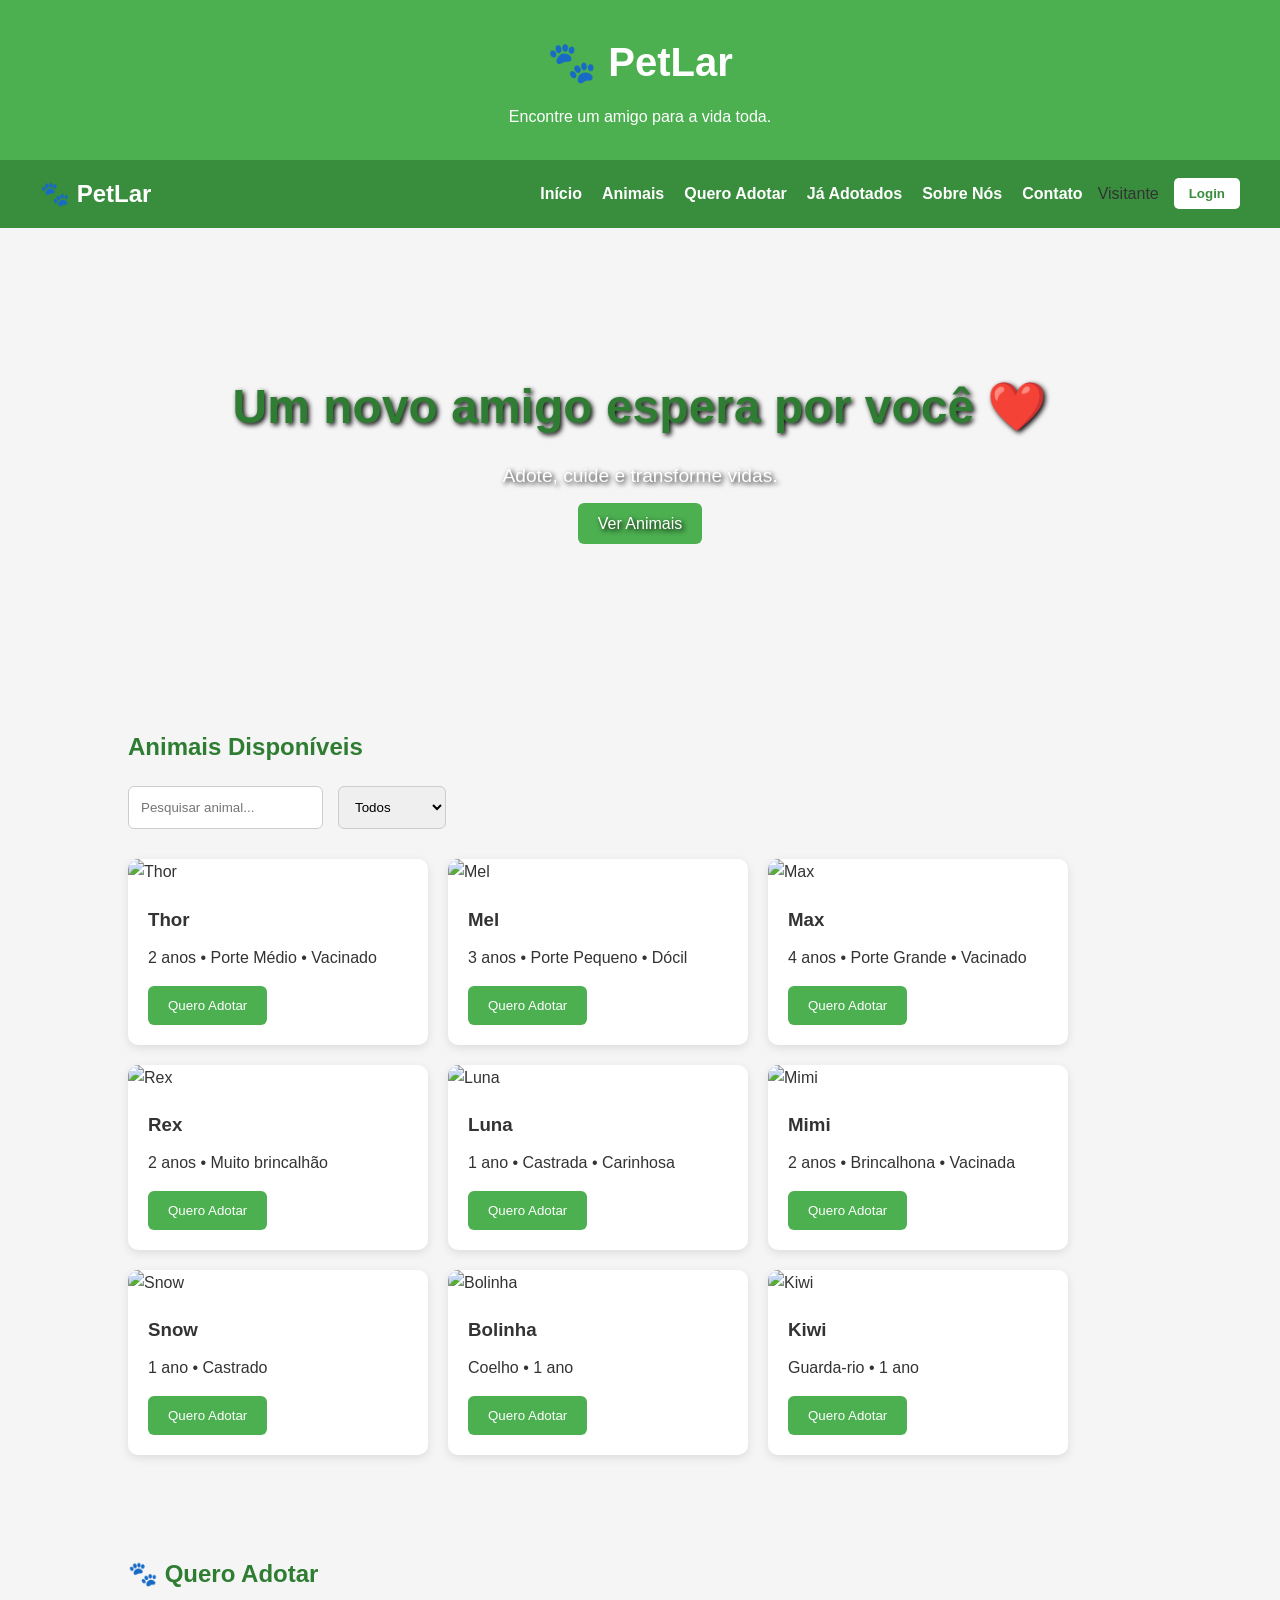
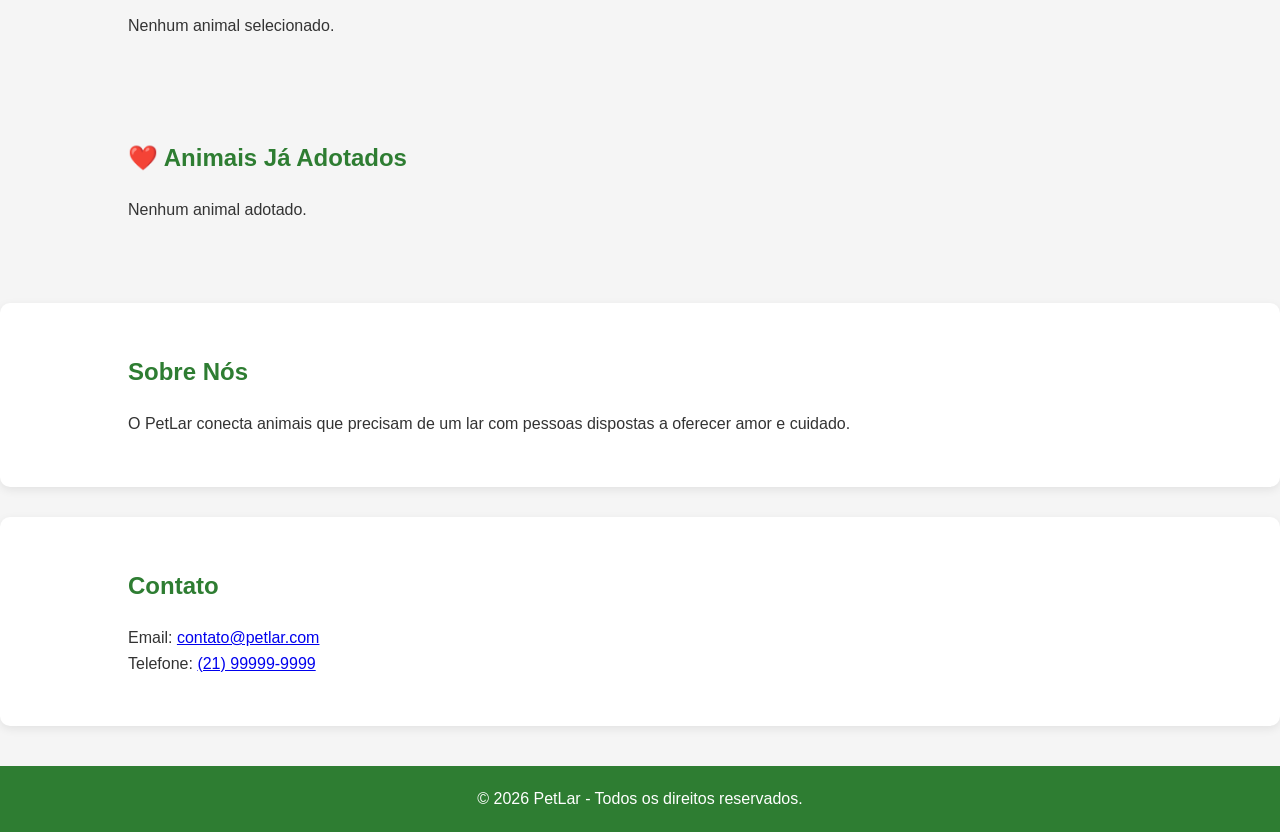
==== commit f218721b: "localStorage e sistema de adoções funcionando" ====
--- a/index.html
+++ b/index.html
@@ -7,6 +7,7 @@
     <title>PetLar - Adoção de Animais</title>
 
     <link rel="stylesheet" href="css/style.css">
+    <script src="js/validaLogin.js"></script>
 </head>
 
 <body>
@@ -25,18 +26,21 @@
         
 
         <div class="acoes">
+
             <div class="menu">
+
                 <a href="#inicio">Início</a>
                 <a href="#adocao">Animais</a>
                 <a href="#queroAdotar">Quero Adotar</a>
                 <a href="#jaAdotados">Já Adotados</a>
                 <a href="#sobre">Sobre Nós</a>
                 <a href="#contato">Contato</a>
+
             </div>
             
             <span id="usuarioLogado">Visitante</span>
 
-            <button class="btn-login" onclick="window.location.href='pages/login.html'">
+            <button id="btnLogin" class="btn-login" onclick="window.location.href='pages/login.html'">
                 Login
             </button>
 
@@ -208,7 +212,7 @@
 
                 <div class="info">
                     <h3>Kiwi</h3>
-                    <p>Calopsita • 1 ano</p>
+                    <p>Guarda-rio • 1 ano</p>
 
                     <button class="btn-adotar" data-animal="Kiwi">
                         Quero Adotar
@@ -230,7 +234,7 @@
 
         <ul id="listaQueroAdotar"></ul>
 
-        <button id ="confirmarAdocao">Confirmar Adoção</button>
+        <button id="confirmarAdocao" onclick="confirmarAdocao()" hidden>Confirmar Adoção</button>
 
     </section>
 
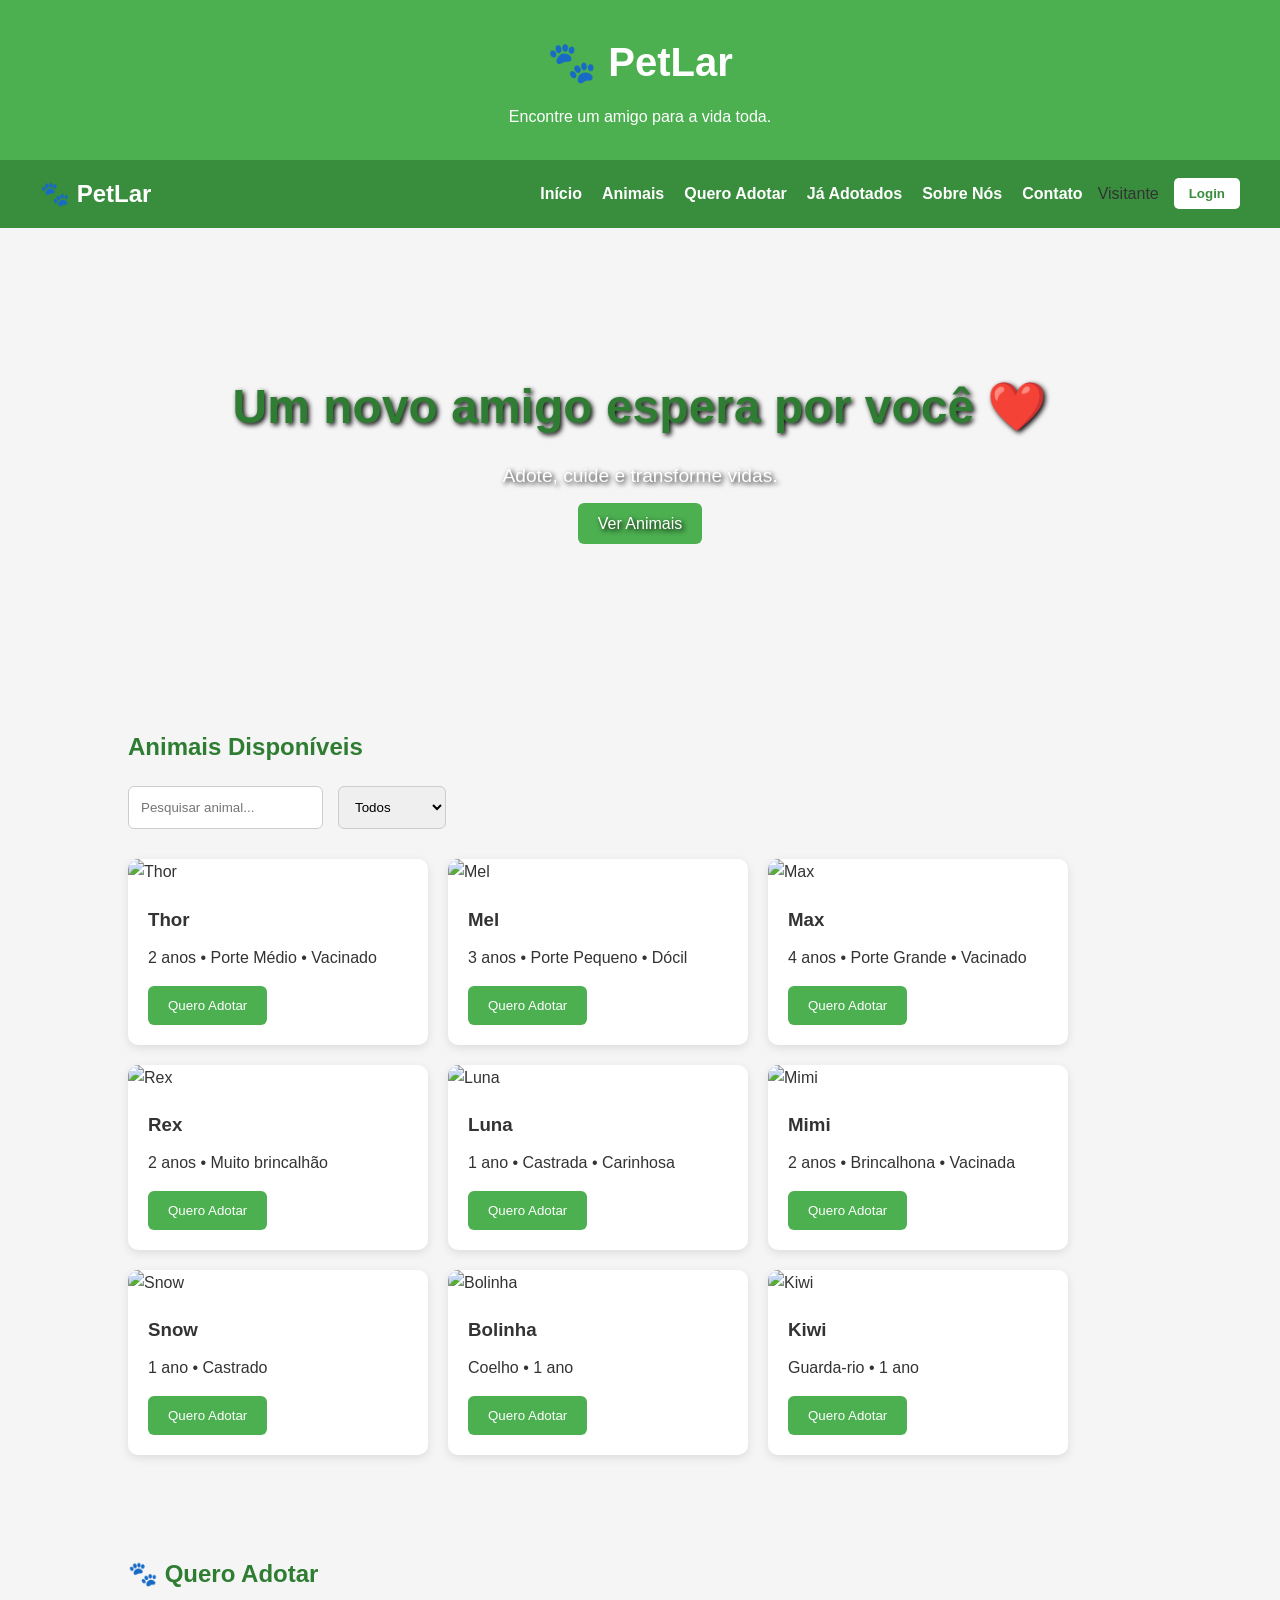
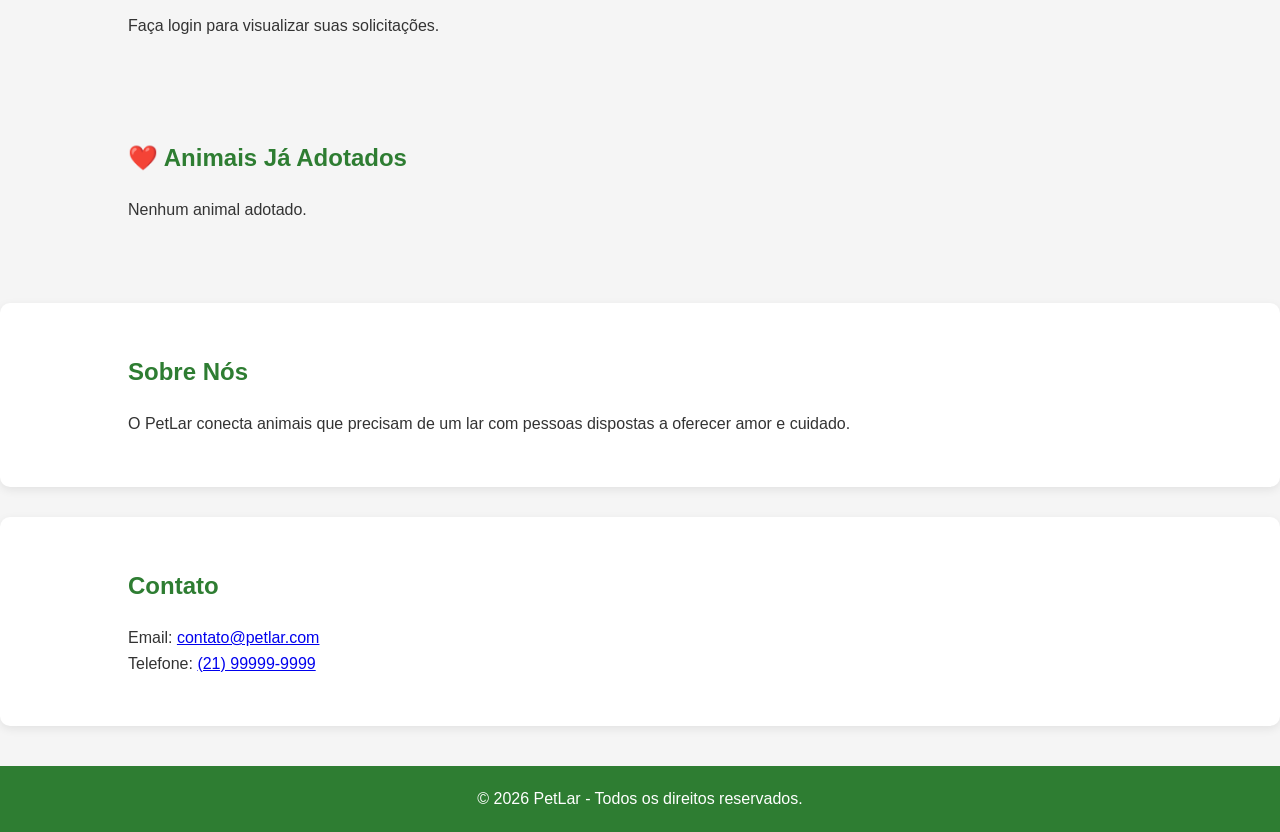
==== commit 4d065967: "update emergencial" ====
--- a/index.html
+++ b/index.html
@@ -6,8 +6,12 @@
     <meta name="viewport" content="width=device-width, initial-scale=1.0">
     <title>PetLar - Adoção de Animais</title>
 
+
+    <link rel="stylesheet" href="css/cadastro.css">
+
     <link rel="stylesheet" href="css/style.css">
-    <script src="js/validaLogin.js"></script>
+
+    <script src="js/validaLogin.js" defer></script>
 </head>
 
 <body>
@@ -234,8 +238,6 @@
 
         <ul id="listaQueroAdotar"></ul>
 
-        <button id="confirmarAdocao" onclick="confirmarAdocao()" hidden>Confirmar Adoção</button>
-
     </section>
 
     <section id="jaAdotados">
@@ -277,7 +279,68 @@
     <p>© 2026 PetLar - Todos os direitos reservados.</p>
 </footer>
 
-<script src="js/pesquisaAnimais.js"></script>
+<div id="modalAdocao">
+
+    <div class="cadastro-container">
+
+    <div class="cadastro-card">
+
+        <h1>🐾 PetLar</h1>
+
+        <h2>Solicitação de Adoção</h2>
+
+        <form id="formAdocao">
+
+            <input type="hidden" id="animalSelecionado">
+
+            <div class="campo">
+
+                <label>Nome</label>
+
+                <input id="nomeAdotante" readonly>
+            </div>
+
+            <div class="campo">
+
+                <label>Email</label>
+
+                <input id="emailAdotante">
+            </div>
+
+            <div class="campo">
+
+                <label>Telefone</label>
+
+                <input id="telefoneAdotante" required>
+            </div>
+
+            <div class="campo">
+
+                <label>Motivo da adoção</label>
+
+                <textarea id="motivo" required></textarea>
+            </div>
+
+            <p id="mensagemAdocao" class="mensagem"></p>
+
+            <div class="linha modal-acoes" style="justify-content:space-between">
+
+            <button type="button" id="cancelarAdocao">Cancelar</button>
+
+            <button type="submit">Enviar</button>
+            
+            </div>
+
+        </form>
+
+        </div>
+
+        </div>
+
+    </div>
+
+
+<script src="js/pesquisaAnimais.js" defer></script>
 
 </body>
 </html>
--- a/css/cadastro.css
+++ b/css/cadastro.css
@@ -0,0 +1,256 @@
+.cadastro-container{
+
+    min-height:100vh;
+
+    display:flex;
+    justify-content:center;
+    align-items:center;
+
+    padding:20px;
+
+    background:
+    linear-gradient(
+        135deg,
+        #88ad89,
+        #2E7D32
+    );
+}
+
+.cadastro-card{
+
+    width:100%;
+    max-width:480px;
+
+    background:white;
+
+    padding:25px;
+
+    border-radius:20px;
+
+    box-shadow:
+    0 15px 40px rgba(
+        0,
+        0,
+        0,
+        .15
+    );
+
+    animation:fade .4s ease;
+}
+
+@keyframes fade{
+
+    from{
+        opacity:0;
+        transform:translateY(20px);
+    }
+
+    to{
+        opacity:1;
+        transform:translateY(0);
+    }
+
+}
+
+/* TÍTULOS */
+
+.cadastro-card h1{
+
+    text-align:center;
+
+    color:#2E7D32;
+
+    font-size:2rem;
+
+    margin-bottom:5px;
+}
+
+.cadastro-card h2{
+
+    text-align:center;
+
+    color:#333;
+
+    margin-bottom:5px;
+}
+
+.subtitulo{
+
+    text-align:center;
+
+    color:#777;
+
+    font-size:.9rem;
+
+    margin-bottom:20px;
+}
+
+/* GRID */
+
+.linha{
+
+    display:grid;
+
+    grid-template-columns:
+    1fr 1fr;
+
+    gap:15px;
+}
+
+/* CAMPOS */
+
+.campo{
+
+    margin-bottom:12px;
+}
+
+.campo label{
+
+    display:block;
+
+    margin-bottom:5px;
+
+    color:#444;
+
+    font-weight:600;
+}
+
+.campo input{
+
+    width:100%;
+
+    padding:10px;
+
+    border:1px solid #ddd;
+
+    border-radius:10px;
+
+    font-size:14px;
+
+    transition:.3s;
+}
+
+.campo input:focus{
+
+    outline:none;
+
+    border-color:#4CAF50;
+
+    box-shadow:
+    0 0 8px rgba(
+        76,
+        175,
+        80,
+        .25
+    );
+}
+
+.campo input[readonly]{
+
+    background:#f7f7f7;
+
+    cursor:not-allowed;
+}
+
+/* ERROS */
+
+.erro{
+
+    display:block;
+
+    min-height:18px;
+
+    color:#e53935;
+
+    font-size:12px;
+
+    margin-top:3px;
+}
+
+/* MENSAGEM */
+
+.mensagem{
+
+    text-align:center;
+
+    min-height:25px;
+
+    margin:12px 0;
+
+    font-weight:bold;
+}
+
+/* BOTÃO */
+
+.cadastro-card button{
+
+    width:100%;
+
+    border:none;
+
+    background:#4CAF50;
+
+    color:white;
+
+    padding:12px;
+
+    border-radius:10px;
+
+    font-size:15px;
+
+    font-weight:bold;
+
+    cursor:pointer;
+
+    transition:.3s;
+}
+
+.cadastro-card button:hover{
+
+    background:#2E7D32;
+}
+
+/* LINK VOLTAR */
+
+.voltar{
+
+    text-align:center;
+
+    margin-top:15px;
+}
+
+.voltar a{
+
+    color:#2E7D32;
+
+    text-decoration:none;
+
+    font-weight:bold;
+}
+
+.voltar a:hover{
+
+    text-decoration:underline;
+}
+
+/* RESPONSIVO */
+
+@media(max-width:600px){
+
+    .cadastro-card{
+
+        padding:20px;
+    }
+
+    .linha{
+
+        grid-template-columns:
+        1fr;
+    }
+
+    .cadastro-card h1{
+
+        font-size:1.8rem;
+    }
+
+}
--- a/css/style.css
+++ b/css/style.css
@@ -298,6 +298,97 @@
     margin-right:10px;
 }
 
+/* FORMULÁRIO DE ADOÇÃO */
+
+#modalAdocao{
+
+    display:none;
+    
+    position:fixed;
+    
+    top:0;
+    left:0;
+    
+    width:100vw;
+    height:100vh;
+    
+    background:rgba(0,0,0,.55);
+    
+    z-index:9999;
+    
+    justify-content:center;
+    
+    align-items:center;
+    
+    }
+    
+    #modalAdocao .cadastro-container{
+    
+    background:none;
+    
+    min-height:auto;
+    
+    padding:0;
+    
+    width:100%;
+    
+    display:flex;
+    
+    justify-content:center;
+    
+    align-items:center;
+    
+    }
+    
+    #modalAdocao .cadastro-card{
+    
+    width:min(90vw,700px);
+    
+    max-width:none;
+    
+    margin:auto;
+    
+    max-height:90vh;
+    
+    overflow-y:auto;
+    
+    }
+    
+    #modalAdocao textarea{
+    
+    width:100%;
+    
+    padding:10px;
+    
+    border:1px solid #ddd;
+    
+    border-radius:10px;
+    
+    min-height:120px;
+    
+    }
+    
+    #modalAdocao .modal-acoes{
+    
+    display:flex;
+    
+    gap:10px;
+    
+    }
+    
+    #modalAdocao .modal-acoes button{ 
+    
+    flex:1;
+    
+    }
+
+        #modalAdocao .modal-acoes{
+
+            display:flex;
+            
+            gap:10px;
+            }
+
 /* FOOTER */
 
 footer{
@@ -343,4 +434,4 @@
     .banner h2{
         font-size:2rem;
     }
-}+}
